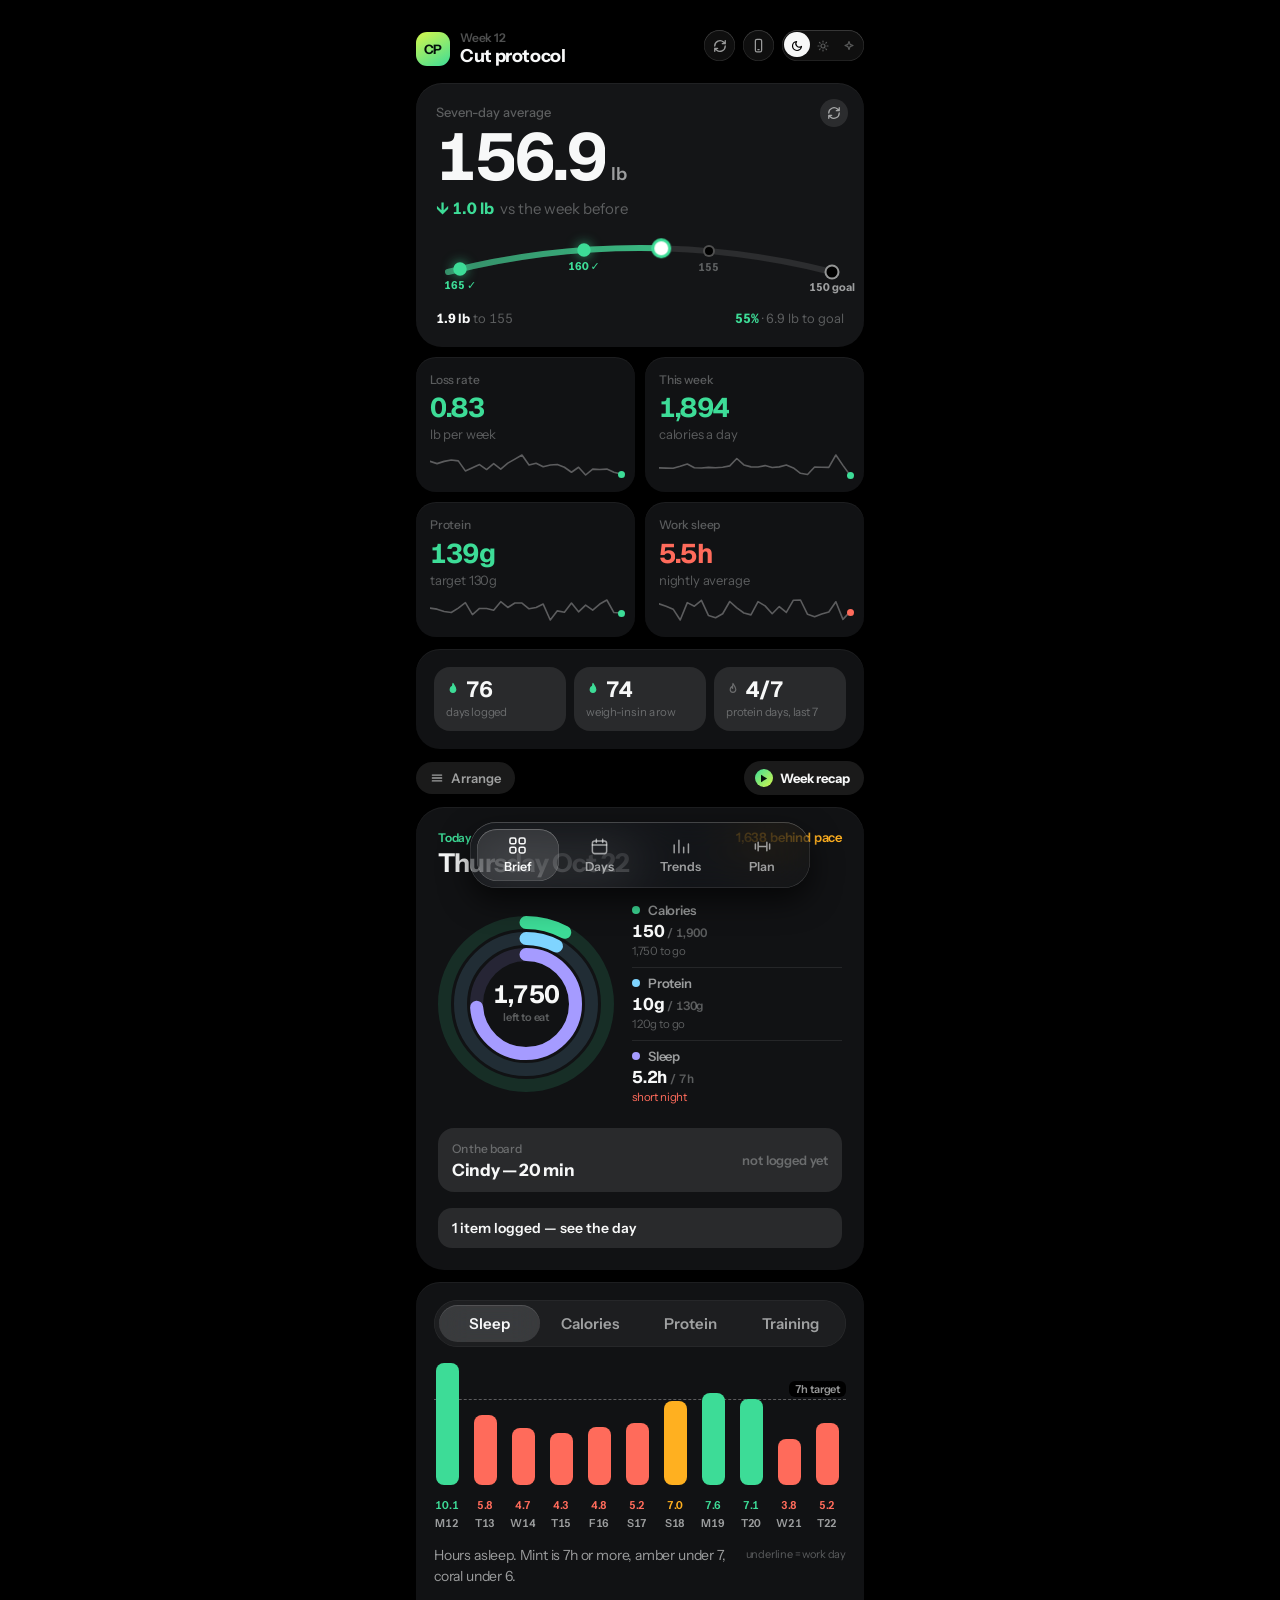
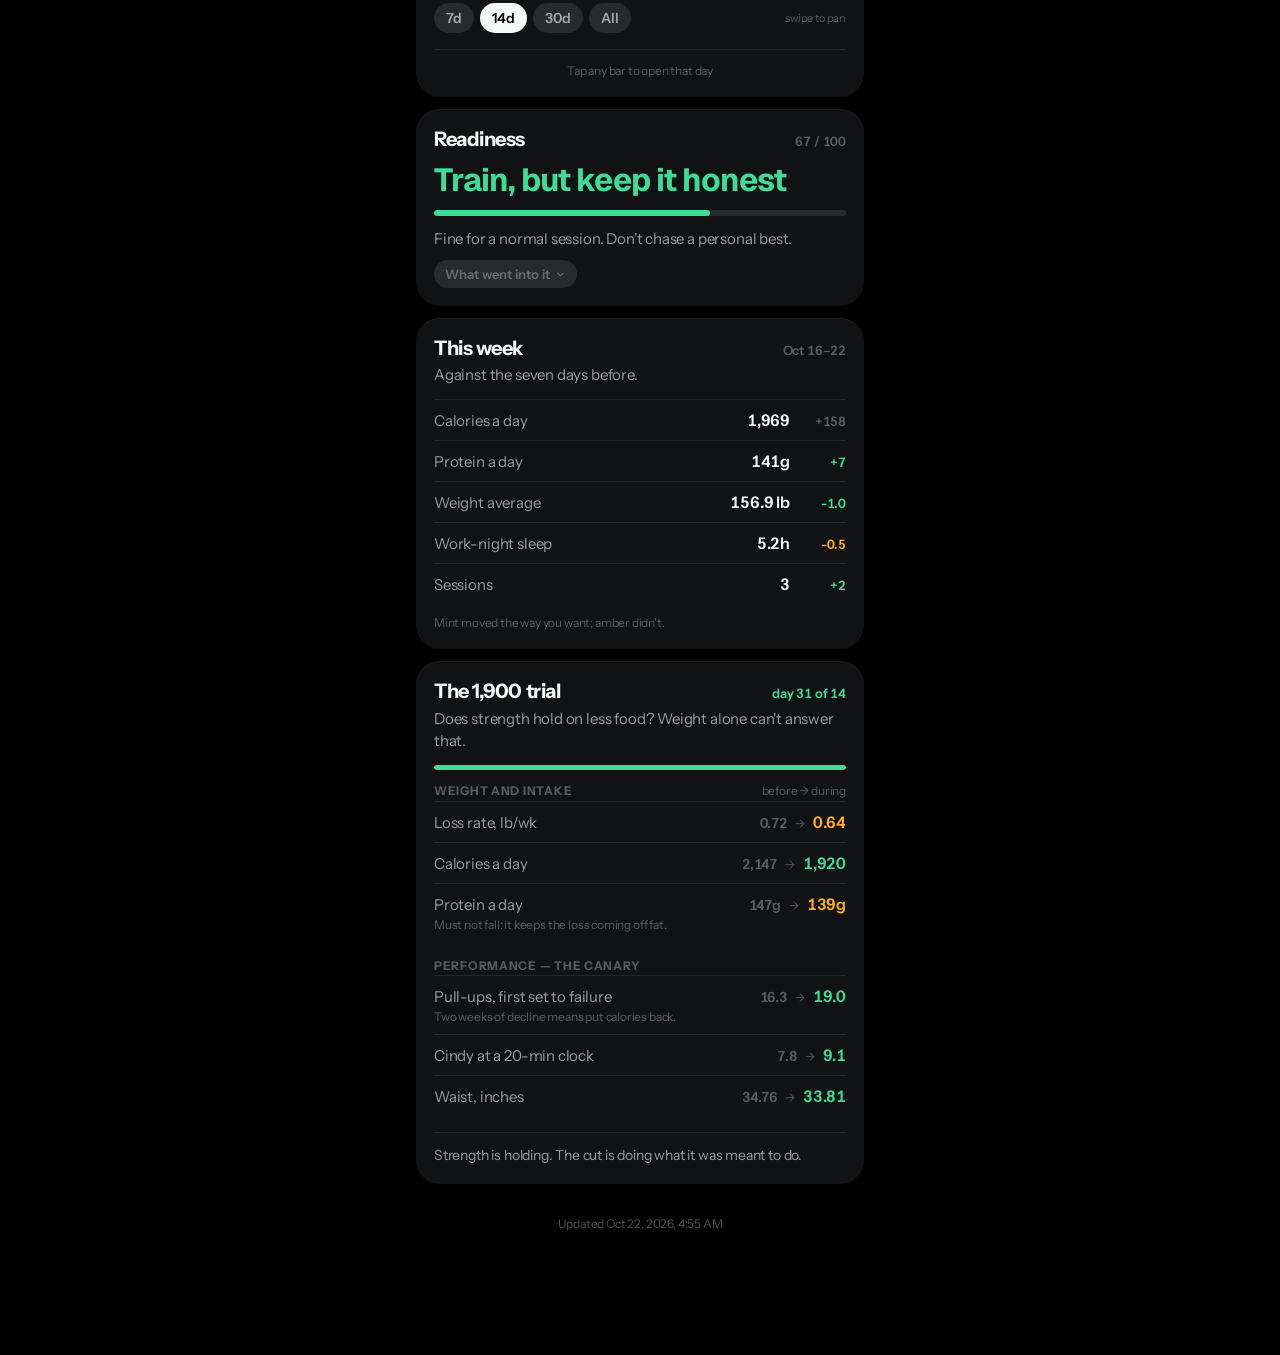
==== index.html @ 7f6bc892 "Oct 22 sleep+weight" ====
<!DOCTYPE html>
<html lang="en"><head><meta charset="utf-8">
<meta name="viewport" content="width=device-width,initial-scale=1,viewport-fit=cover">
<meta name="build" content="Oct 22, 2026, 4:55 AM">
<meta name="apple-mobile-web-app-capable" content="yes">
<meta name="apple-mobile-web-app-status-bar-style" content="black-translucent">
<title>Cut protocol</title>
<meta name="theme-color" content="#000000">
<link rel="apple-touch-icon" href="icon.png">
<link rel="icon" type="image/png" href="icon.png">
<style>html,body{margin:0;background:#000}*{box-sizing:border-box}
#splash{position:fixed;inset:0;z-index:200;background:#000;display:flex;flex-direction:column;align-items:center;justify-content:center;
  transition:opacity .55s ease,transform .7s cubic-bezier(.2,.9,.22,1)}
#splash.gone{opacity:0;transform:scale(1.06);pointer-events:none}
#splash svg{width:150px;height:84px;overflow:visible}
#splash .trk{fill:none;stroke:#1d2227;stroke-width:9;stroke-linecap:round}
#splash .arc{fill:none;stroke:url(#spg);stroke-width:9;stroke-linecap:round;stroke-dasharray:240;stroke-dashoffset:240;
  animation:spdraw 1.1s cubic-bezier(.3,.9,.3,1) .1s forwards;filter:drop-shadow(0 0 8px rgba(61,220,151,.7))}
#splash .t{margin-top:18px;font:600 15px -apple-system,BlinkMacSystemFont,"SF Pro Text",system-ui,sans-serif;letter-spacing:-.01em;color:rgba(247,248,248,.55);
  opacity:0;animation:spfade .6s ease .35s forwards}
@keyframes spdraw{to{stroke-dashoffset:92}}
@keyframes spfade{to{opacity:1}}
@media (prefers-reduced-motion: reduce){#splash .arc{animation:none;stroke-dashoffset:92}#splash .t{animation:none;opacity:1}}
</style>
</head><body><div id="splash"><svg viewBox="0 0 150 84"><defs><linearGradient id="spg" x1="0" x2="1"><stop offset="0" stop-color="#3DDC97"/><stop offset="1" stop-color="#D6F84C"/></linearGradient></defs>
<path class="trk" d="M10,74 A118,118 0 0 1 140,74"/><path class="arc" d="M10,74 A118,118 0 0 1 140,74"/></svg><div class="t">Cut protocol</div></div>
<div id="root"></div><script src="app.8cd112fa41.js"></script></body></html>
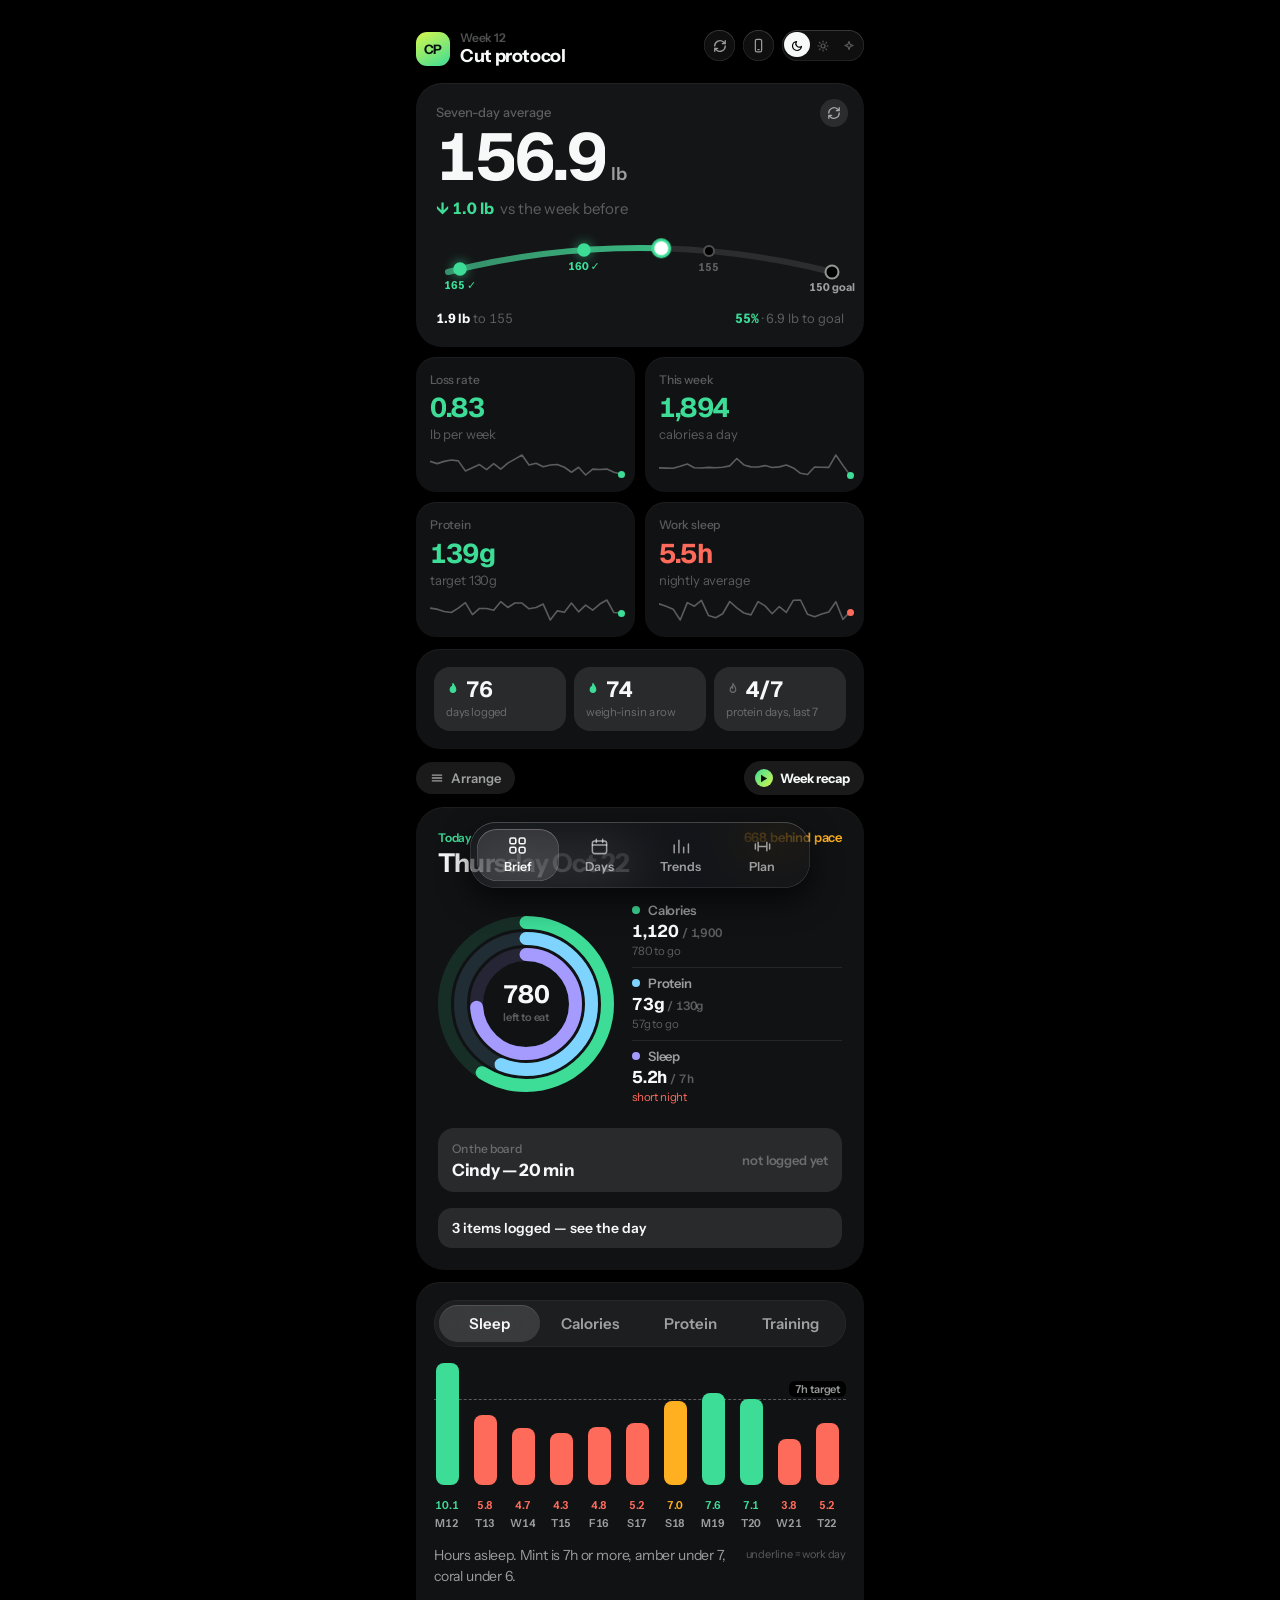
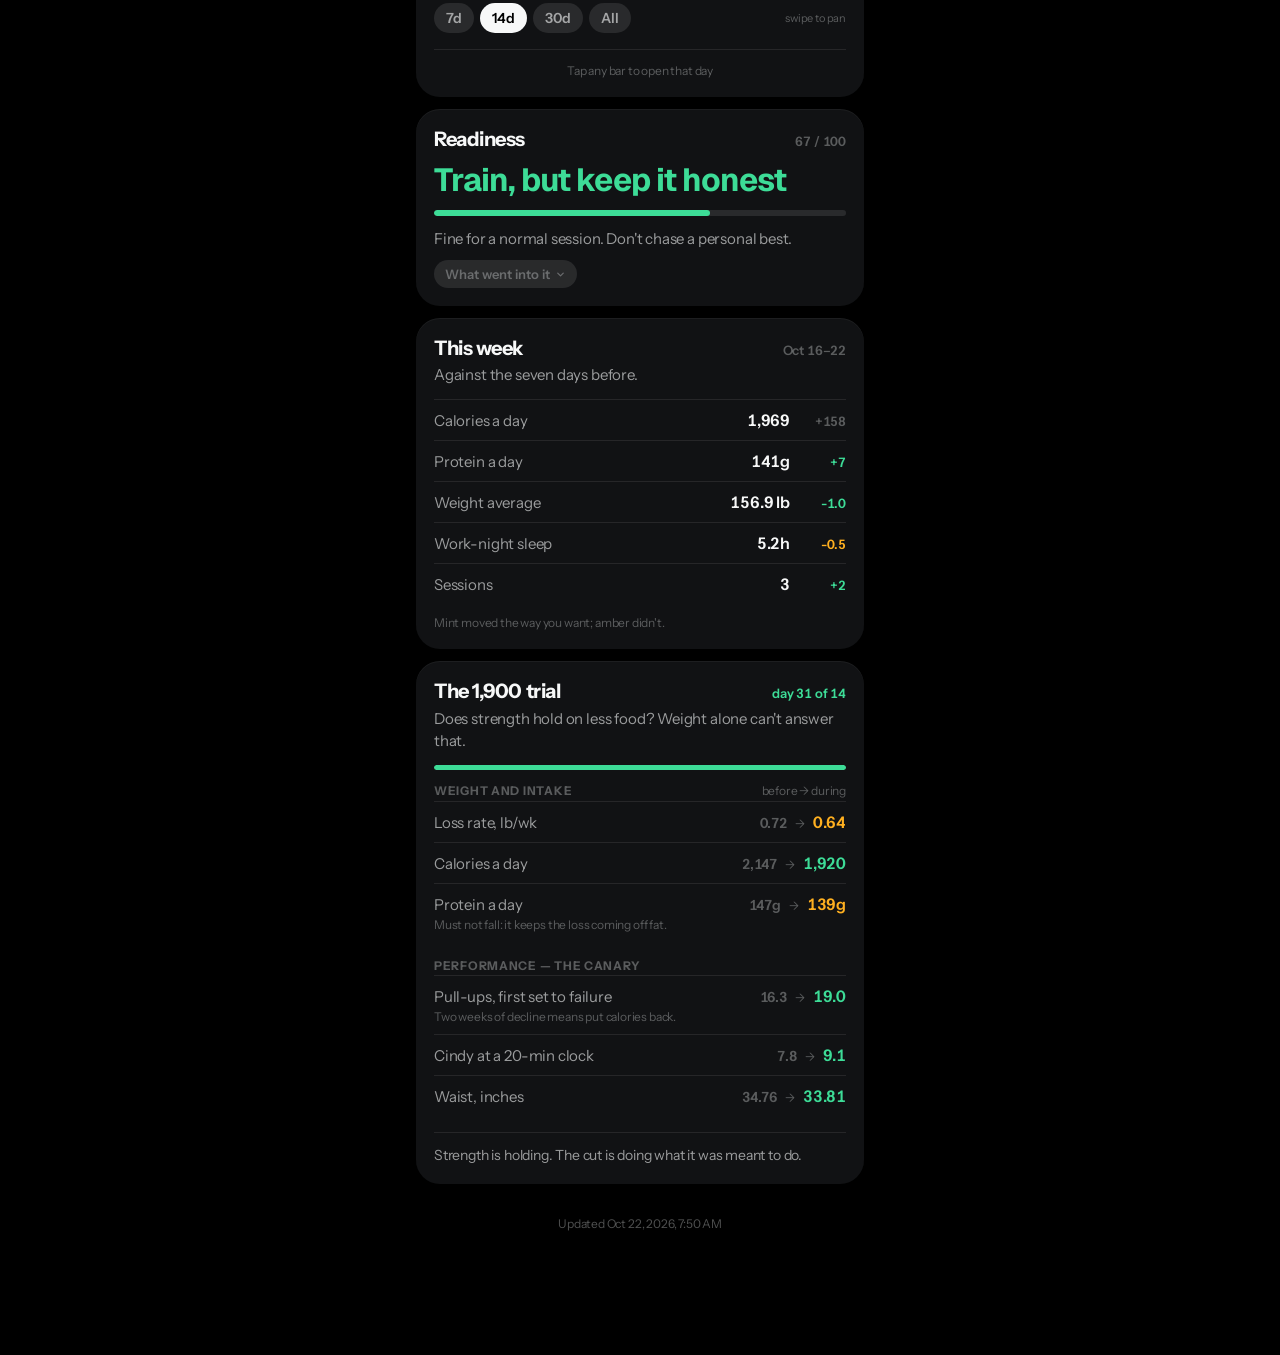
==== commit 583b9bb6: "Oct 22 breakfast" ====
--- a/index.html
+++ b/index.html
@@ -1,7 +1,7 @@
 <!DOCTYPE html>
 <html lang="en"><head><meta charset="utf-8">
 <meta name="viewport" content="width=device-width,initial-scale=1,viewport-fit=cover">
-<meta name="build" content="Oct 22, 2026, 4:55 AM">
+<meta name="build" content="Oct 22, 2026, 7:50 AM">
 <meta name="apple-mobile-web-app-capable" content="yes">
 <meta name="apple-mobile-web-app-status-bar-style" content="black-translucent">
 <title>Cut protocol</title>
@@ -24,4 +24,4 @@
 </style>
 </head><body><div id="splash"><svg viewBox="0 0 150 84"><defs><linearGradient id="spg" x1="0" x2="1"><stop offset="0" stop-color="#3DDC97"/><stop offset="1" stop-color="#D6F84C"/></linearGradient></defs>
 <path class="trk" d="M10,74 A118,118 0 0 1 140,74"/><path class="arc" d="M10,74 A118,118 0 0 1 140,74"/></svg><div class="t">Cut protocol</div></div>
-<div id="root"></div><script src="app.8cd112fa41.js"></script></body></html>+<div id="root"></div><script src="app.328b522cc5.js"></script></body></html>
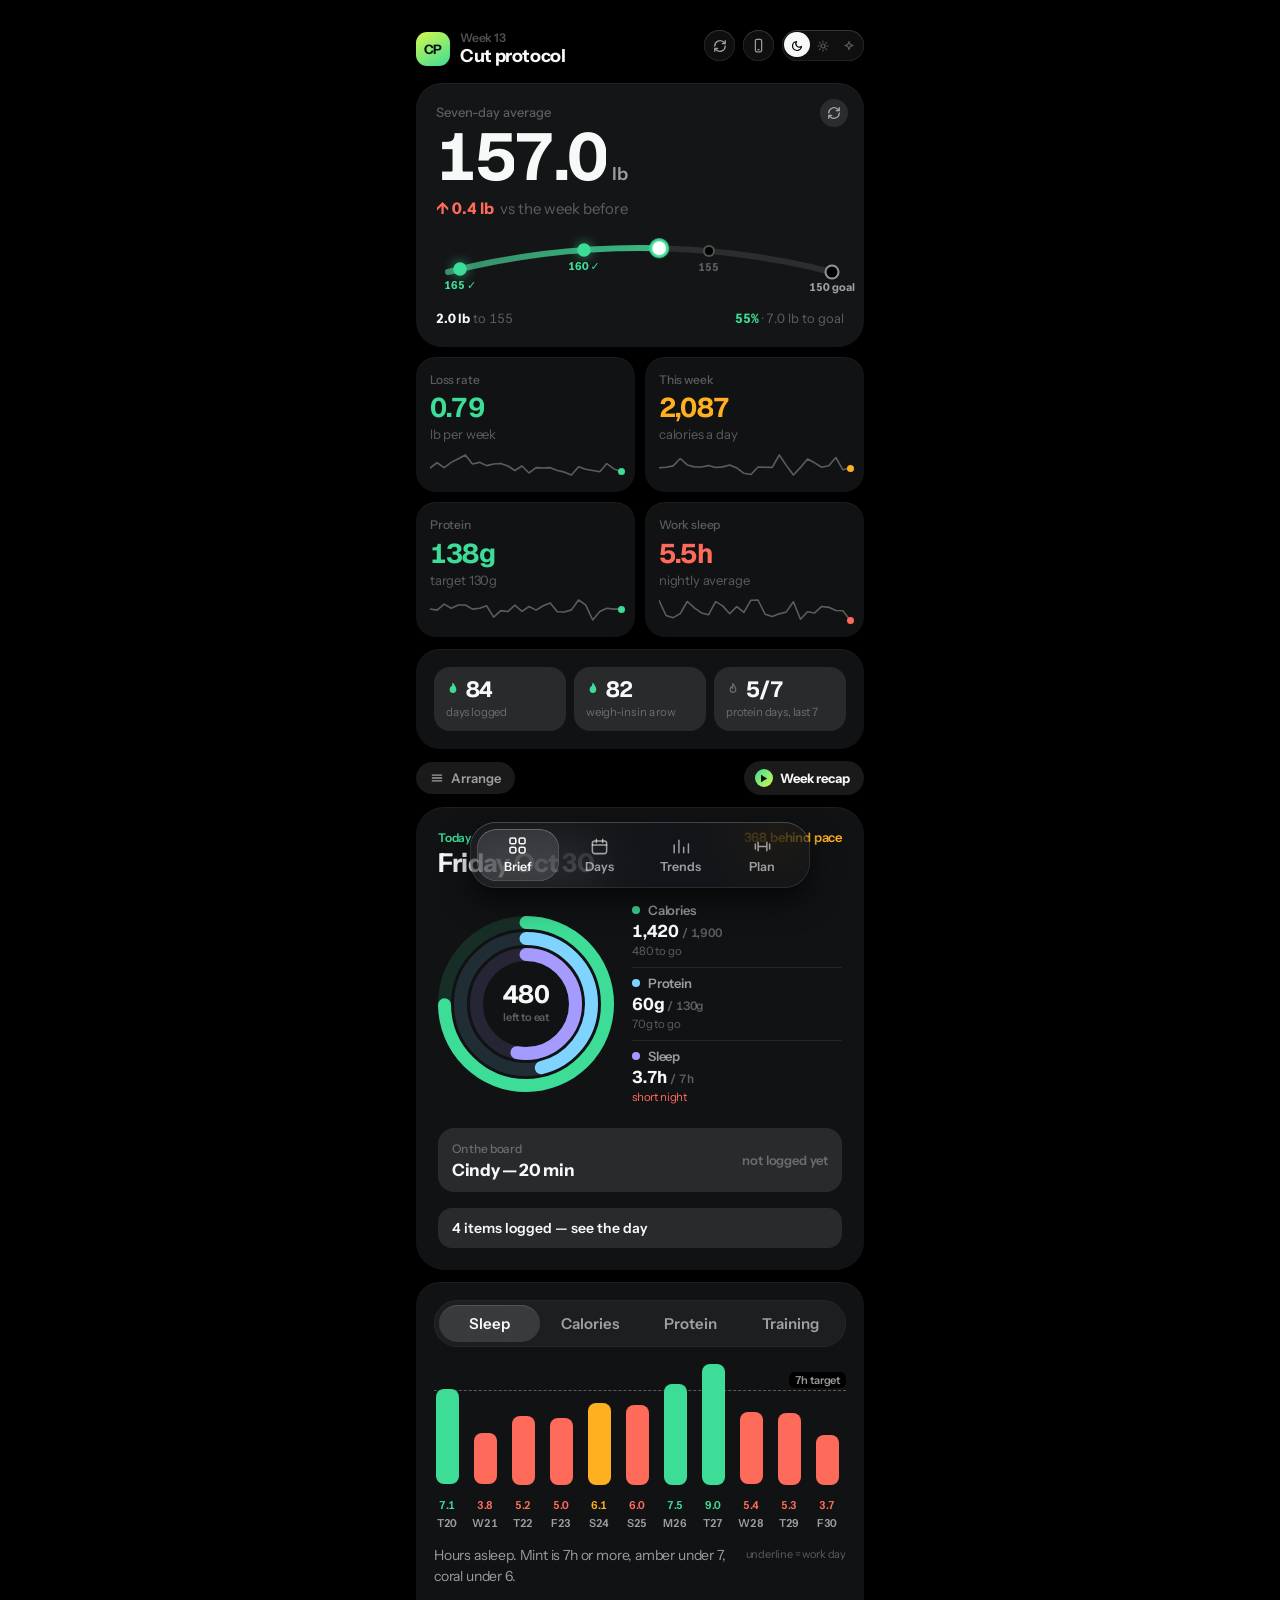
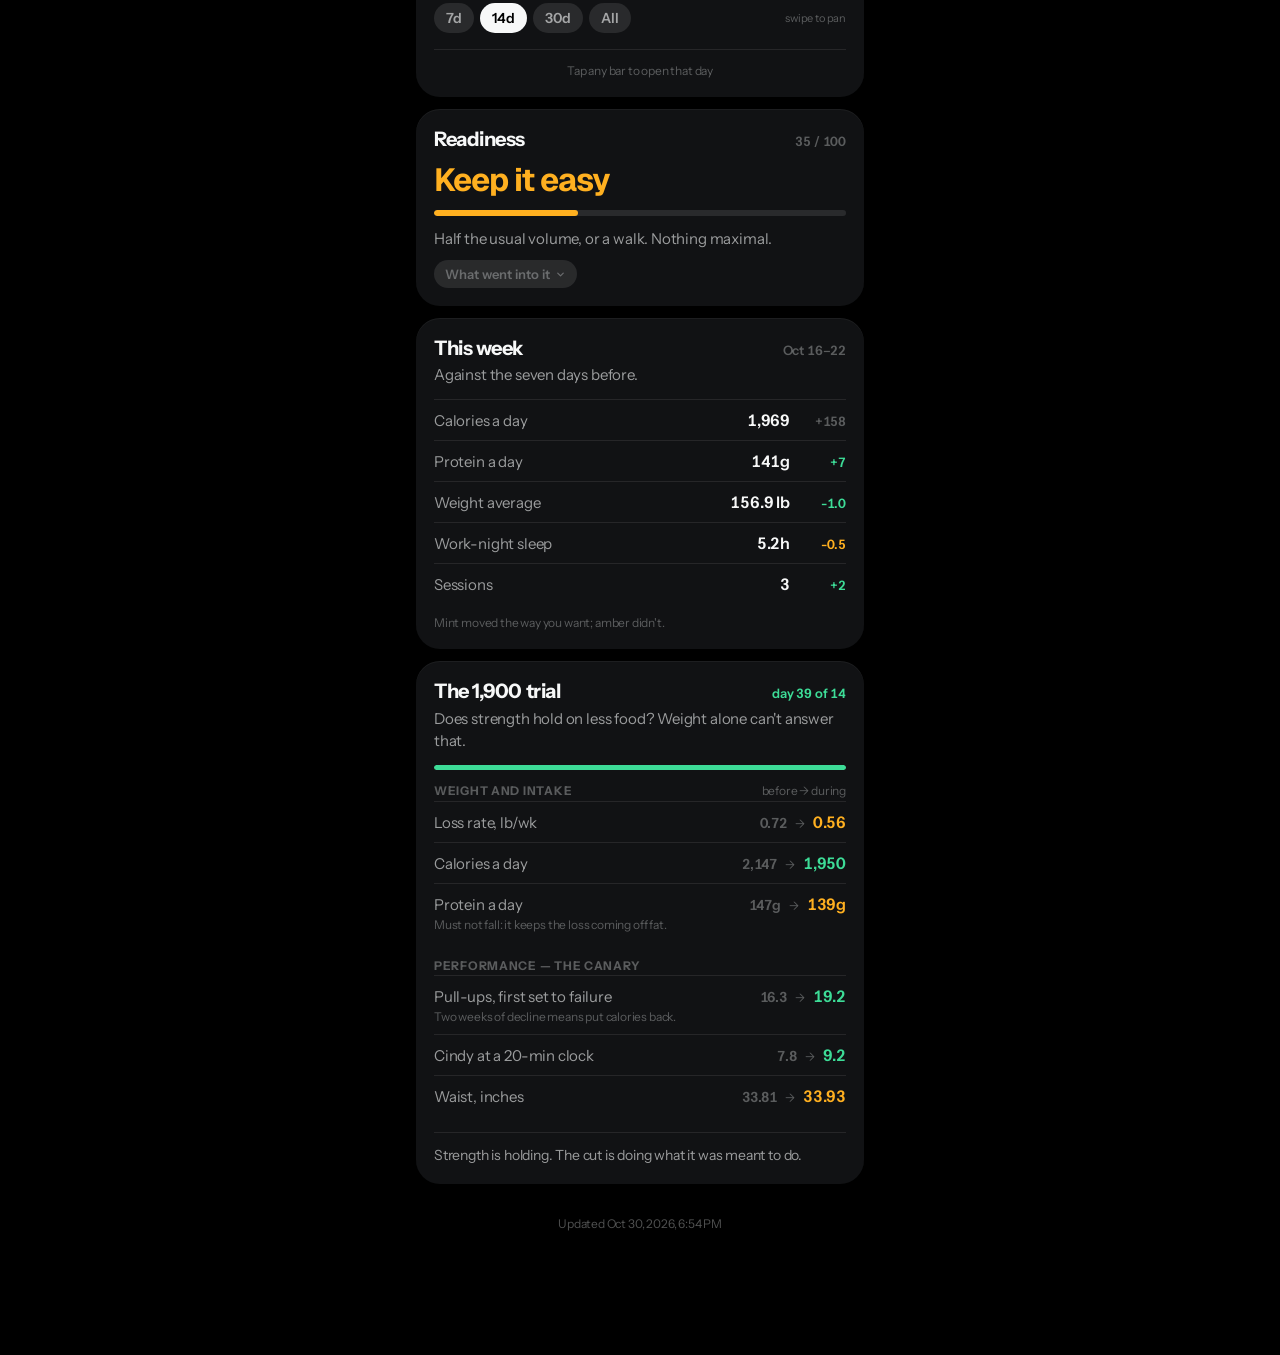
==== commit ec88e768: "Stop false 'newer version' banner after data-only deploys The bundle compared data.json's stamp to i" ====
--- a/index.html
+++ b/index.html
@@ -24,4 +24,4 @@
 </style>
 </head><body><div id="splash"><svg viewBox="0 0 150 84"><defs><linearGradient id="spg" x1="0" x2="1"><stop offset="0" stop-color="#3DDC97"/><stop offset="1" stop-color="#D6F84C"/></linearGradient></defs>
 <path class="trk" d="M10,74 A118,118 0 0 1 140,74"/><path class="arc" d="M10,74 A118,118 0 0 1 140,74"/></svg><div class="t">Cut protocol</div></div>
-<div id="root"></div><script src="app.328b522cc5.js"></script></body></html>+<div id="root"></div><script src="app.da5c67bfb0.js"></script></body></html>
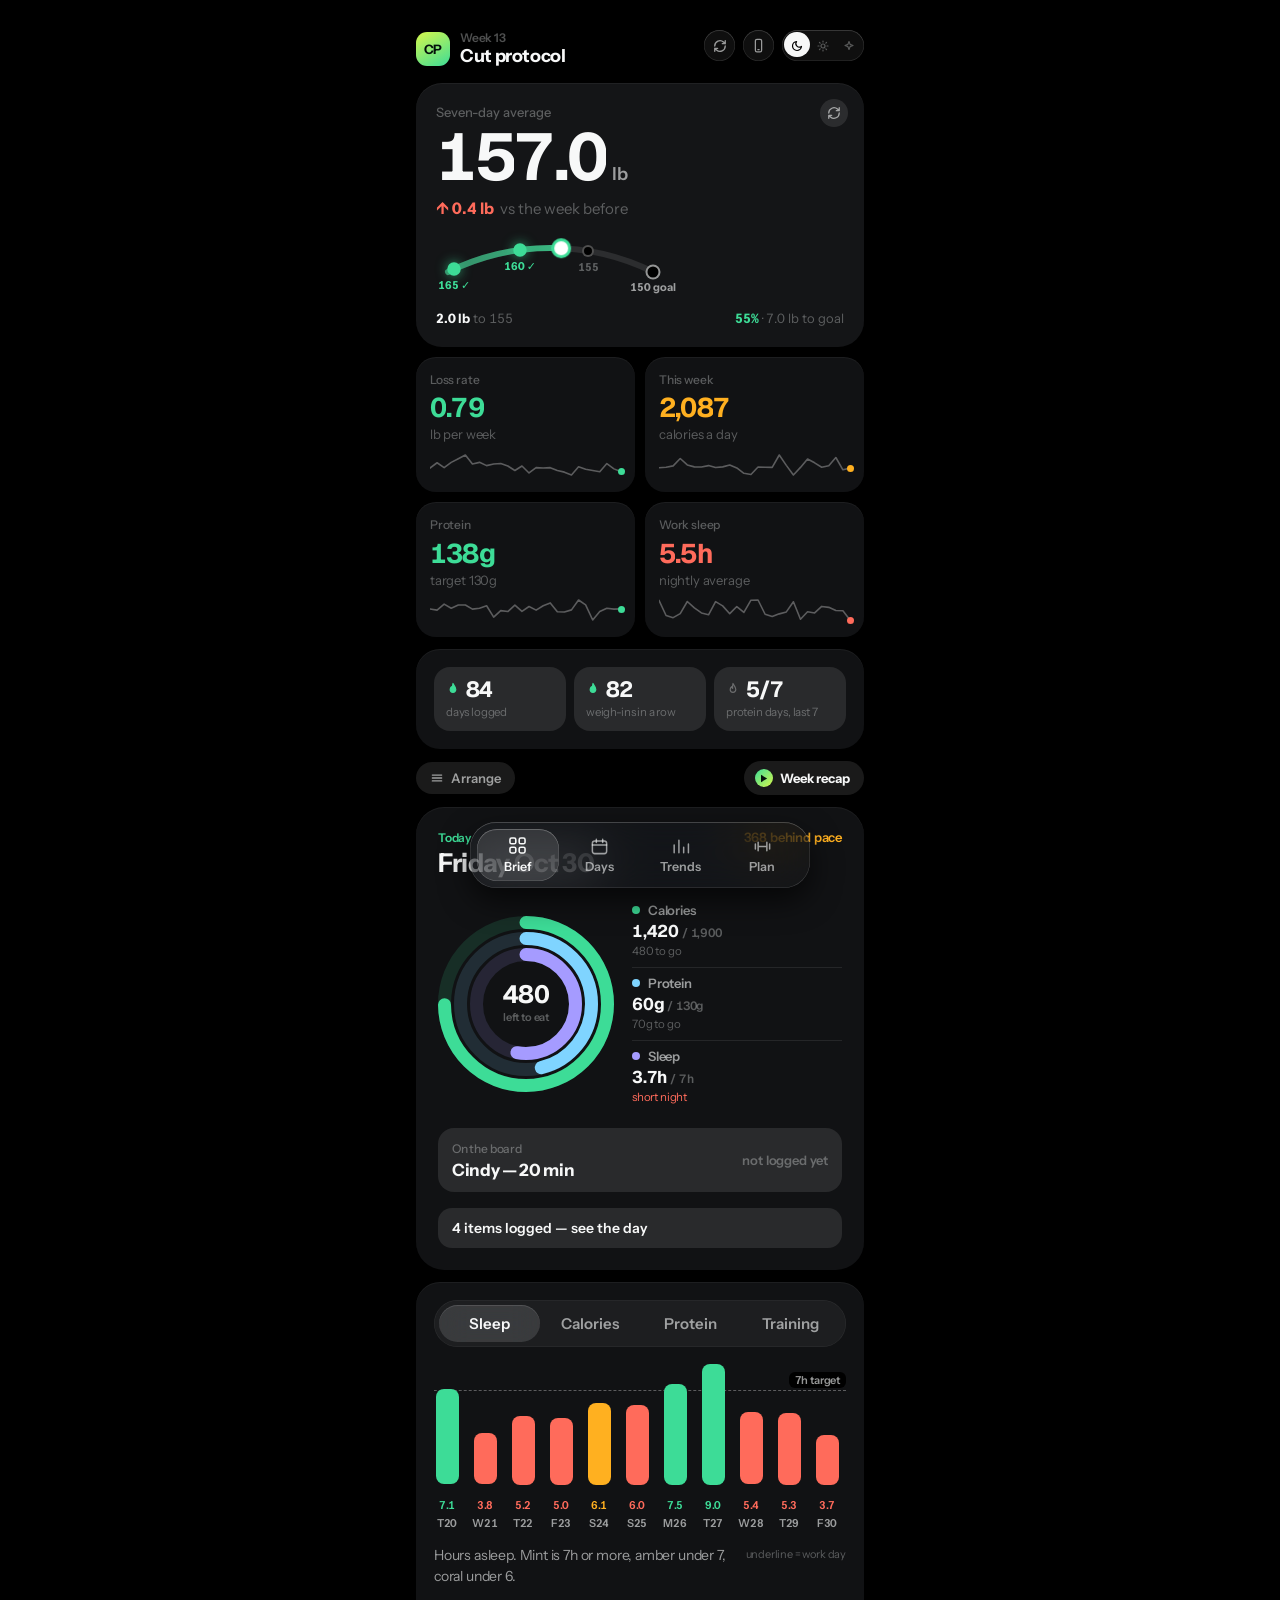
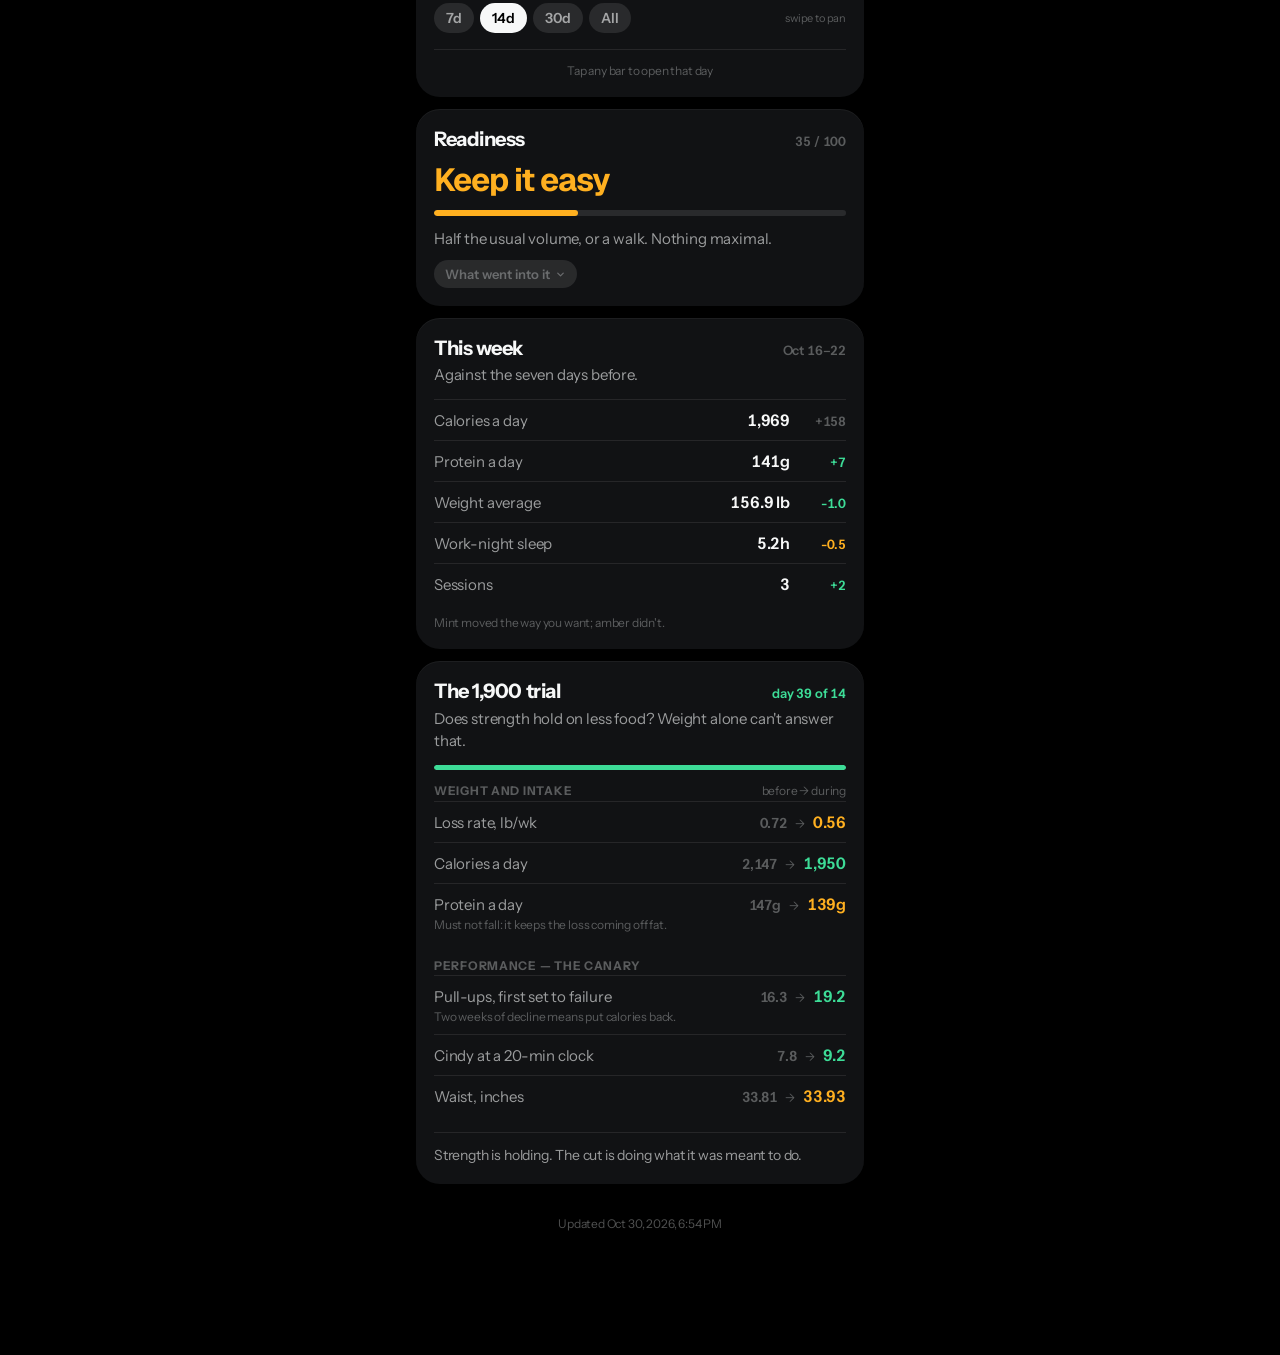
==== commit 737e9587: "Tablet mode: iPhone Duo layouts (folded, open portrait, open flat) All rules scoped to .wide; phone " ====
--- a/index.html
+++ b/index.html
@@ -24,4 +24,4 @@
 </style>
 </head><body><div id="splash"><svg viewBox="0 0 150 84"><defs><linearGradient id="spg" x1="0" x2="1"><stop offset="0" stop-color="#3DDC97"/><stop offset="1" stop-color="#D6F84C"/></linearGradient></defs>
 <path class="trk" d="M10,74 A118,118 0 0 1 140,74"/><path class="arc" d="M10,74 A118,118 0 0 1 140,74"/></svg><div class="t">Cut protocol</div></div>
-<div id="root"></div><script src="app.da5c67bfb0.js"></script></body></html>+<div id="root"></div><script src="app.d38971a411.js"></script></body></html>
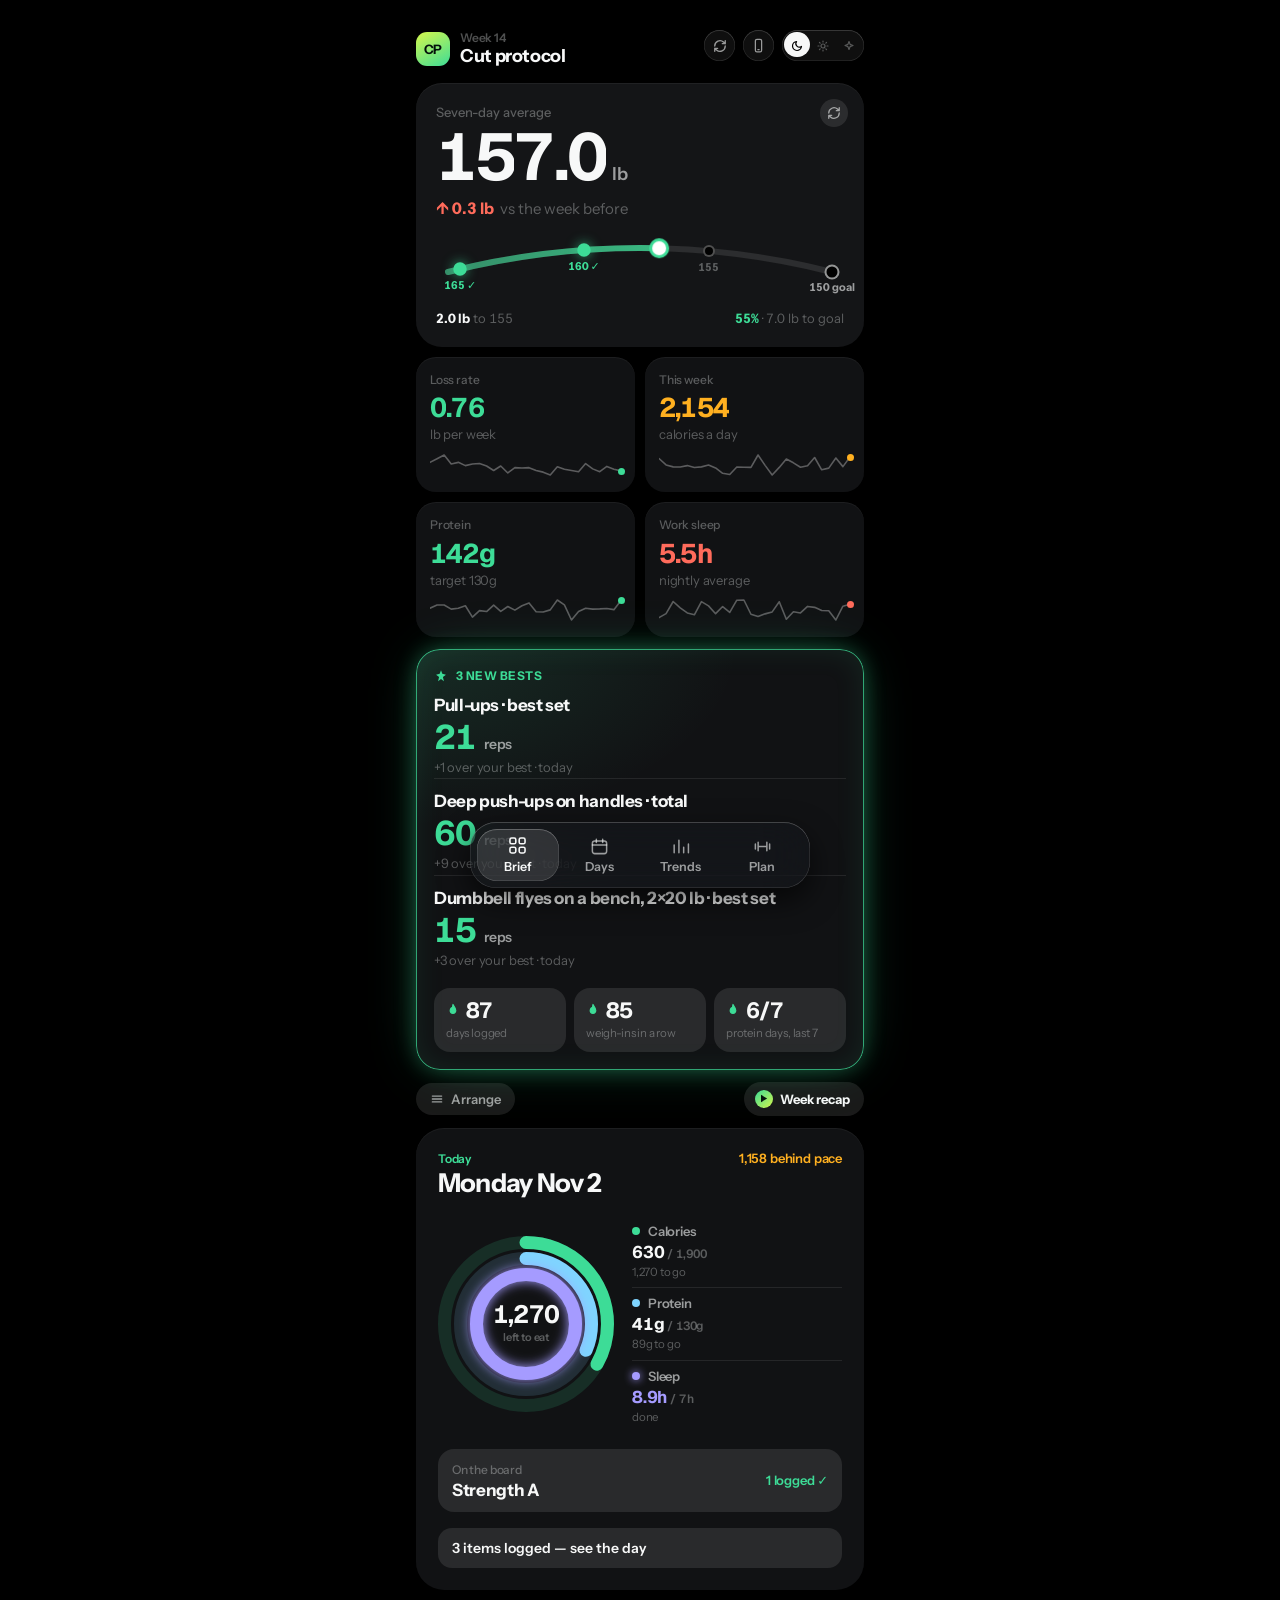
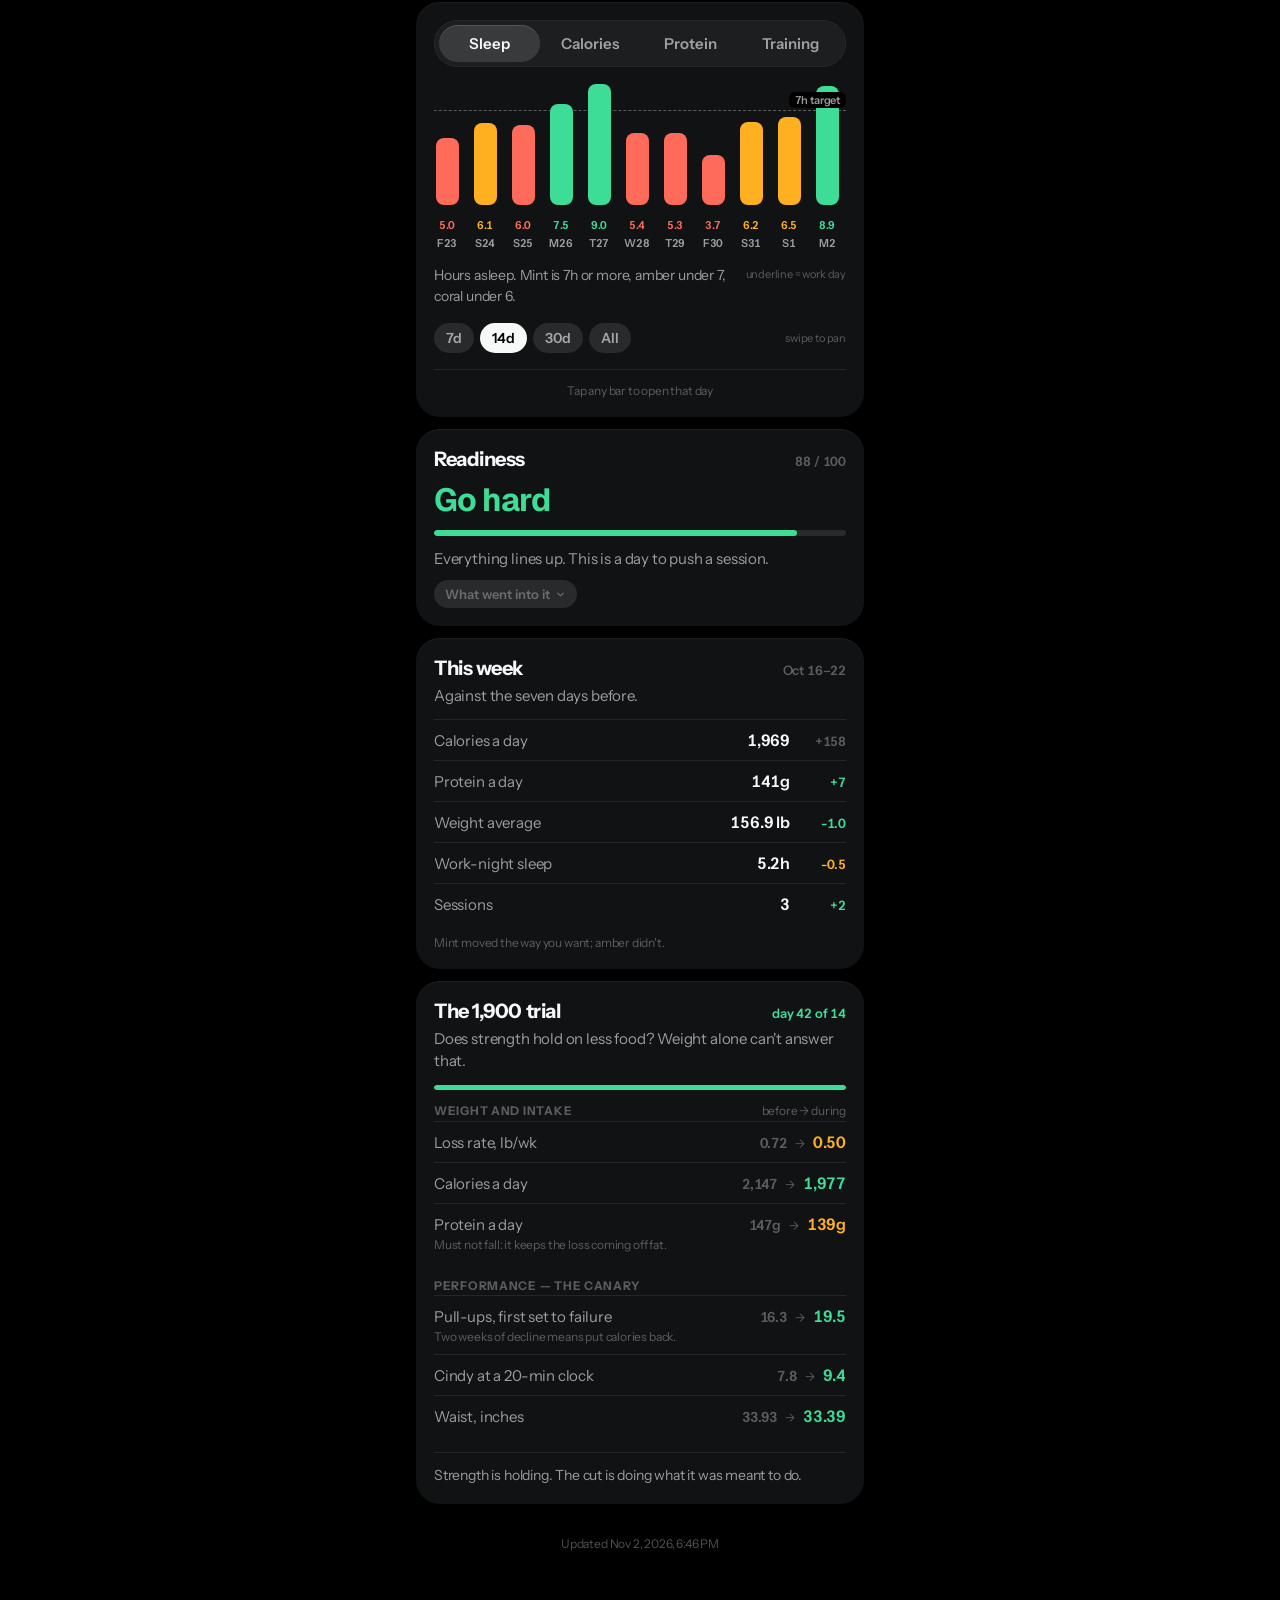
==== commit 231eec88: "Plan: Strength A progressions from Nov 2 Pull-up back-offs 15-16; deep push-ups 4x12 with full 3s pa" ====
--- a/index.html
+++ b/index.html
@@ -24,4 +24,4 @@
 </style>
 </head><body><div id="splash"><svg viewBox="0 0 150 84"><defs><linearGradient id="spg" x1="0" x2="1"><stop offset="0" stop-color="#3DDC97"/><stop offset="1" stop-color="#D6F84C"/></linearGradient></defs>
 <path class="trk" d="M10,74 A118,118 0 0 1 140,74"/><path class="arc" d="M10,74 A118,118 0 0 1 140,74"/></svg><div class="t">Cut protocol</div></div>
-<div id="root"></div><script src="app.d38971a411.js"></script></body></html>+<div id="root"></div><script src="app.f9356001b9.js"></script></body></html>
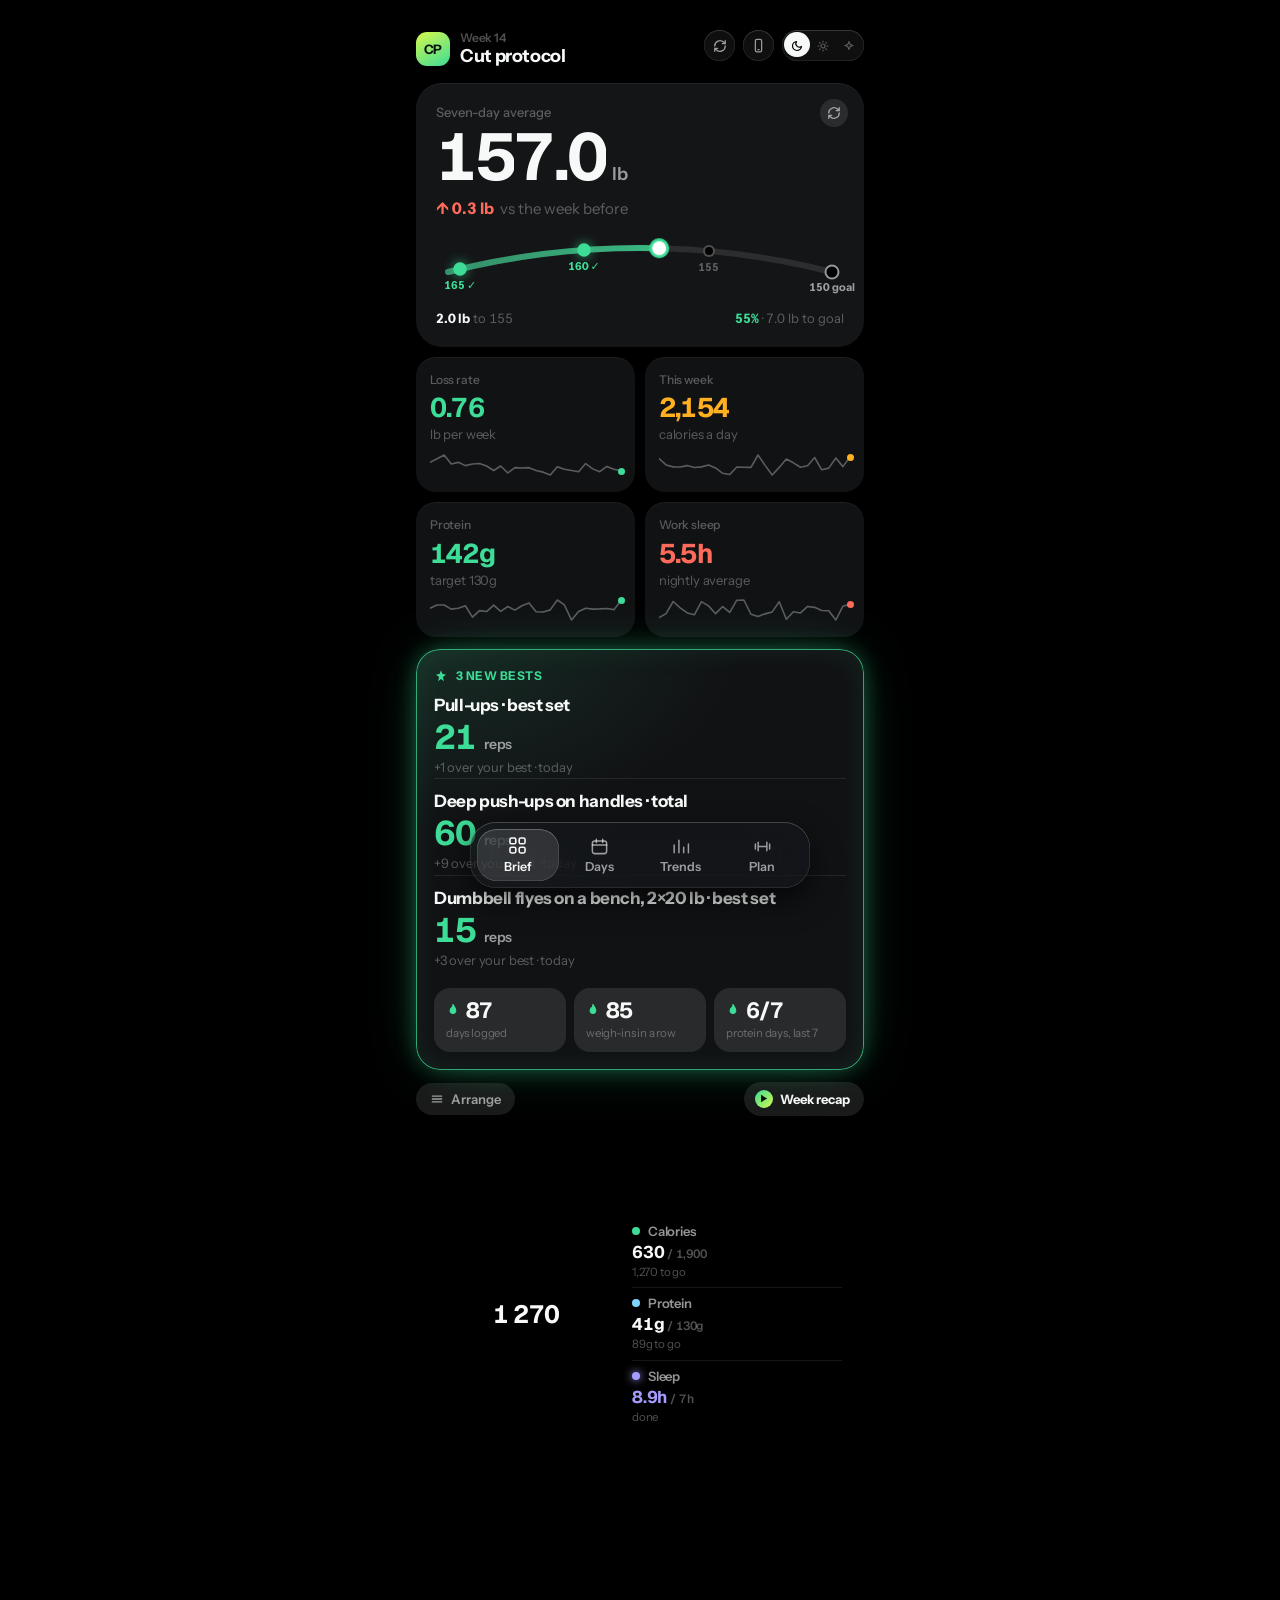
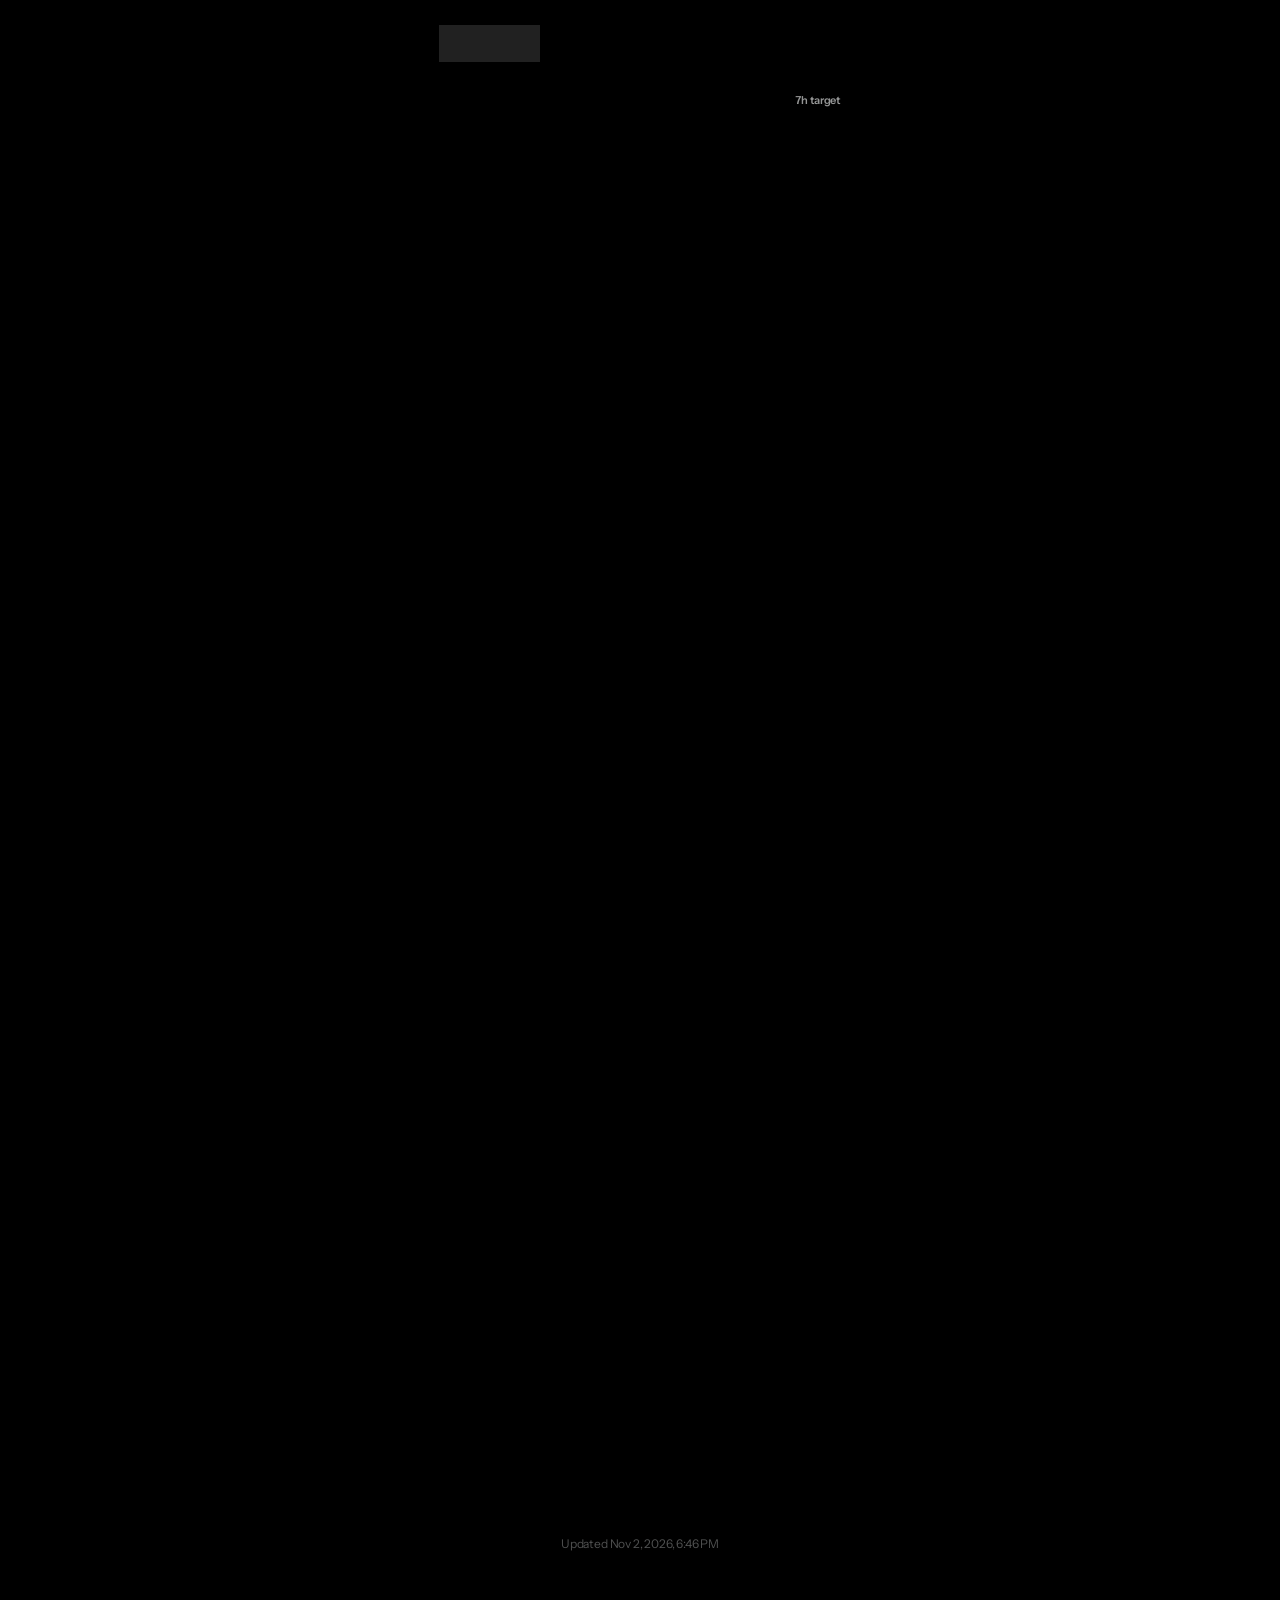
==== commit 1bfc233d: "Per-set notes for Claude Notes per set (session screen, rest timer with quick tags, and inline penci" ====
--- a/index.html
+++ b/index.html
@@ -24,4 +24,4 @@
 </style>
 </head><body><div id="splash"><svg viewBox="0 0 150 84"><defs><linearGradient id="spg" x1="0" x2="1"><stop offset="0" stop-color="#3DDC97"/><stop offset="1" stop-color="#D6F84C"/></linearGradient></defs>
 <path class="trk" d="M10,74 A118,118 0 0 1 140,74"/><path class="arc" d="M10,74 A118,118 0 0 1 140,74"/></svg><div class="t">Cut protocol</div></div>
-<div id="root"></div><script src="app.f9356001b9.js"></script></body></html>+<div id="root"></div><script src="app.c9a4a83caf.js"></script></body></html>
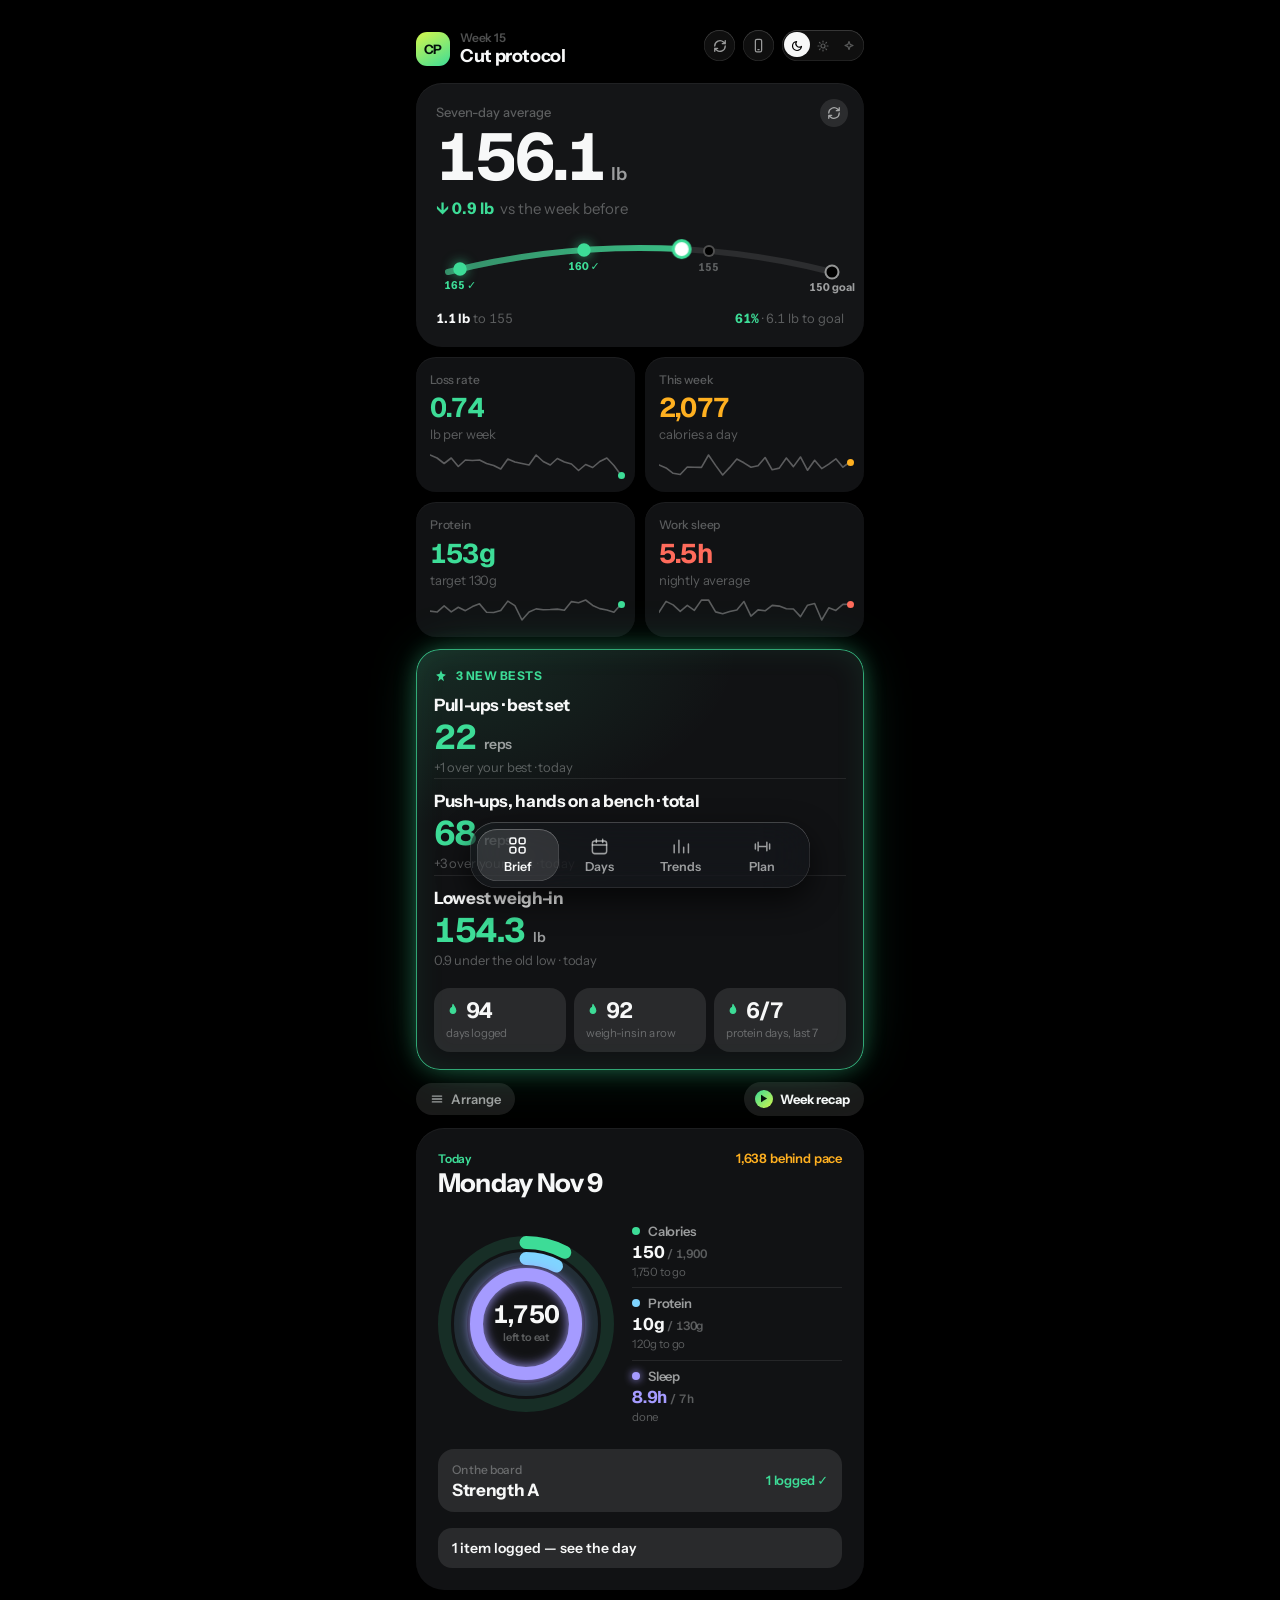
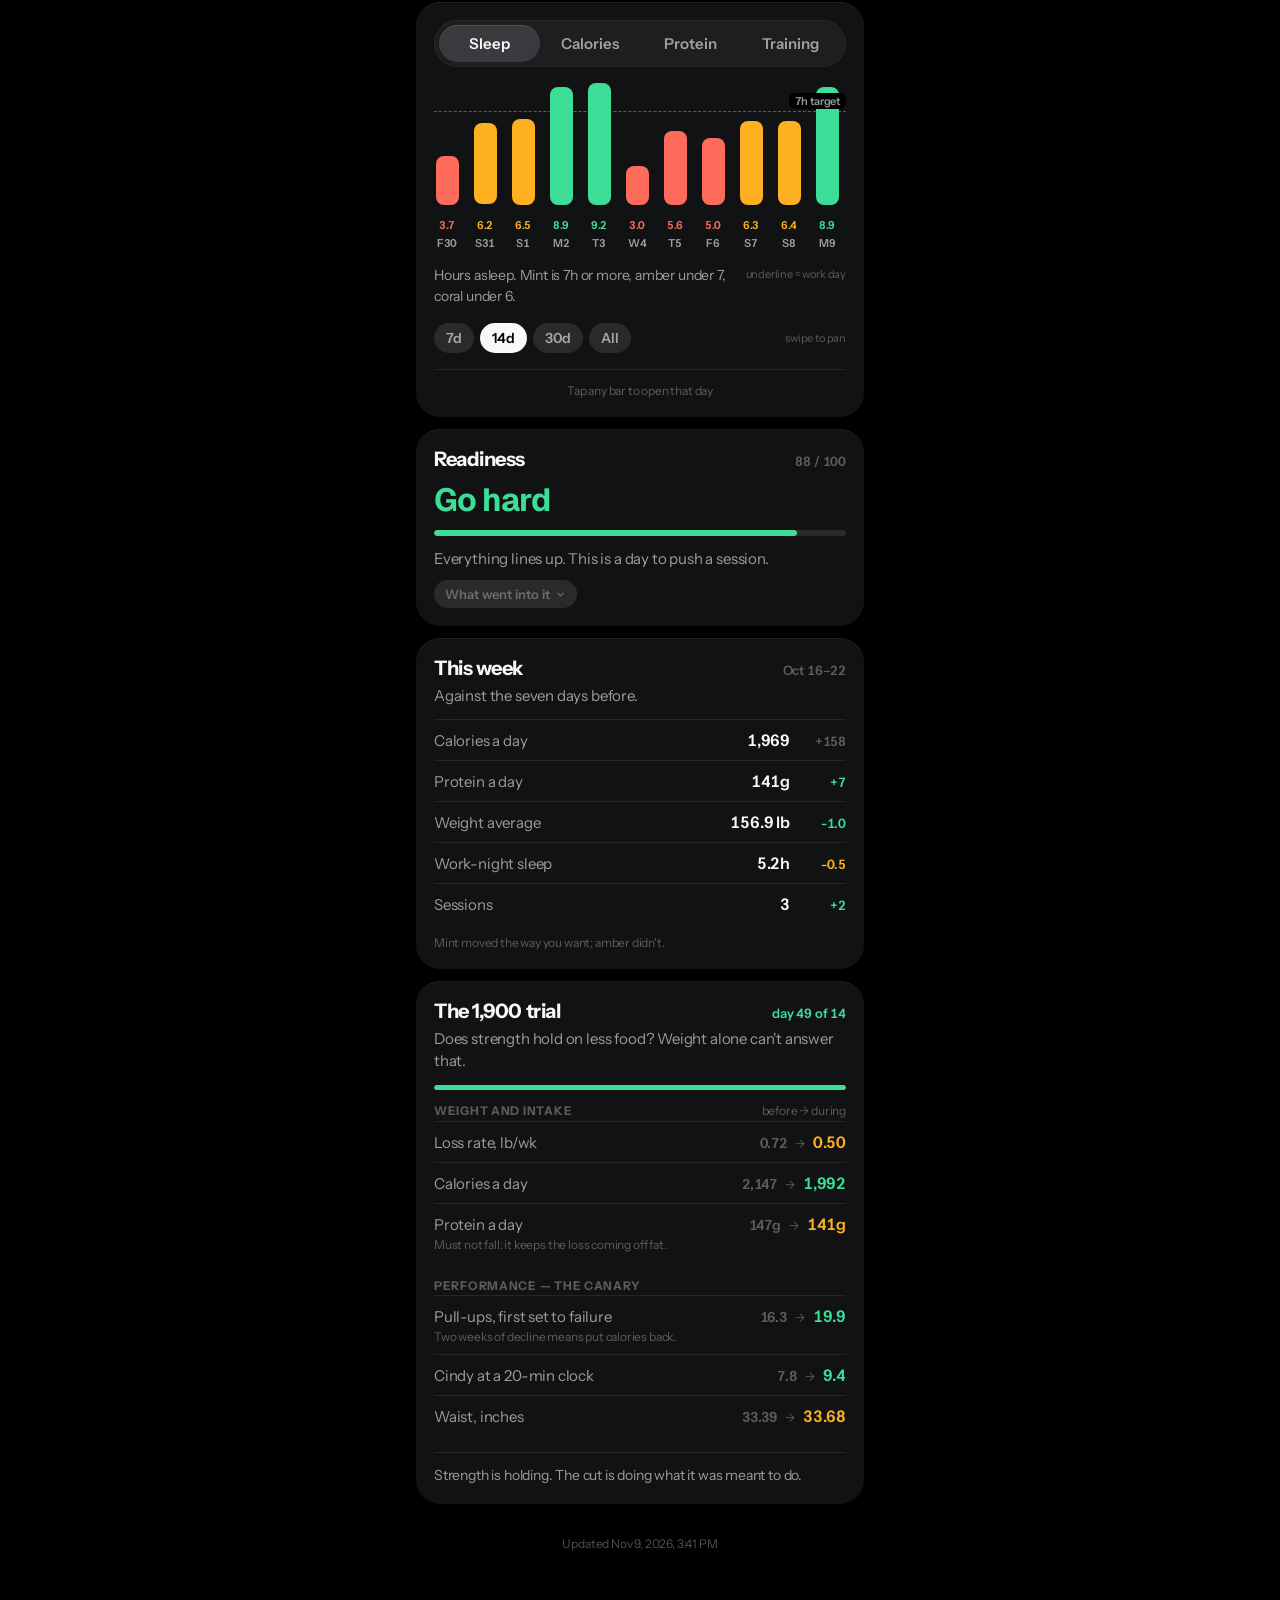
==== commit d0dca937: "Nov 9: Strength A (pull-up PR 22); plan: back-offs 16-17, feet-elevated 3x12 paused Co-Authored-By: " ====
--- a/index.html
+++ b/index.html
@@ -24,4 +24,4 @@
 </style>
 </head><body><div id="splash"><svg viewBox="0 0 150 84"><defs><linearGradient id="spg" x1="0" x2="1"><stop offset="0" stop-color="#3DDC97"/><stop offset="1" stop-color="#D6F84C"/></linearGradient></defs>
 <path class="trk" d="M10,74 A118,118 0 0 1 140,74"/><path class="arc" d="M10,74 A118,118 0 0 1 140,74"/></svg><div class="t">Cut protocol</div></div>
-<div id="root"></div><script src="app.c9a4a83caf.js"></script></body></html>+<div id="root"></div><script src="app.bf0a90d6ac.js"></script></body></html>
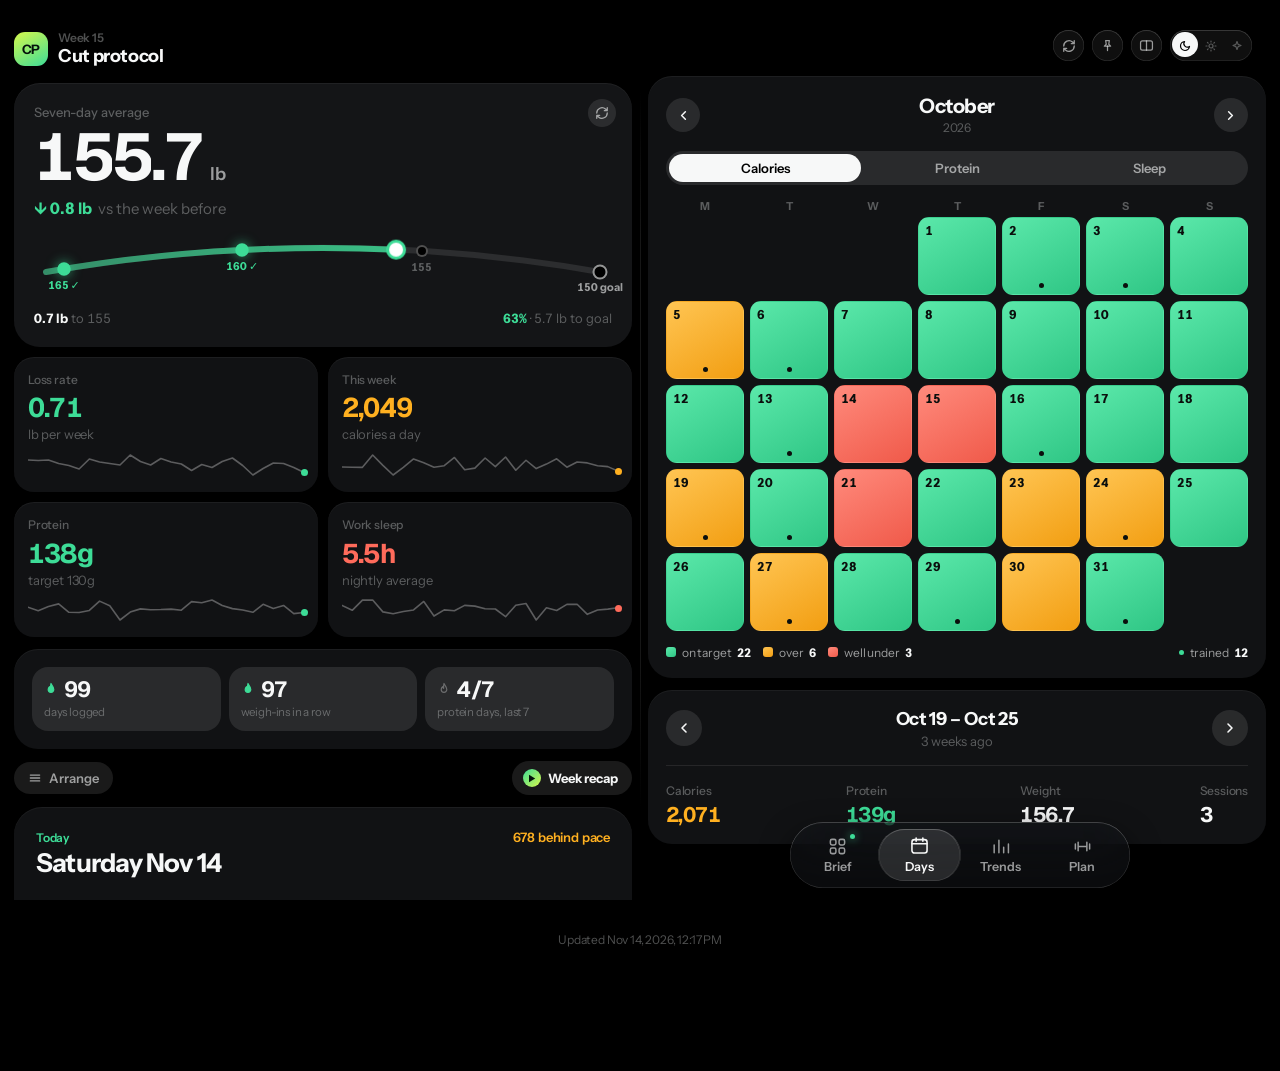
==== commit f07607db: "Go live with the iPhone Duo redesign (auto layout, two pages, pinning, Liquid Glass) Root index.html" ====
--- a/index.html
+++ b/index.html
@@ -24,4 +24,4 @@
 </style>
 </head><body><div id="splash"><svg viewBox="0 0 150 84"><defs><linearGradient id="spg" x1="0" x2="1"><stop offset="0" stop-color="#3DDC97"/><stop offset="1" stop-color="#D6F84C"/></linearGradient></defs>
 <path class="trk" d="M10,74 A118,118 0 0 1 140,74"/><path class="arc" d="M10,74 A118,118 0 0 1 140,74"/></svg><div class="t">Cut protocol</div></div>
-<div id="root"></div><script src="app.bf0a90d6ac.js"></script></body></html>+<div id="root"></div><script src="app.1cd3cdcfc5.js"></script></body></html>
